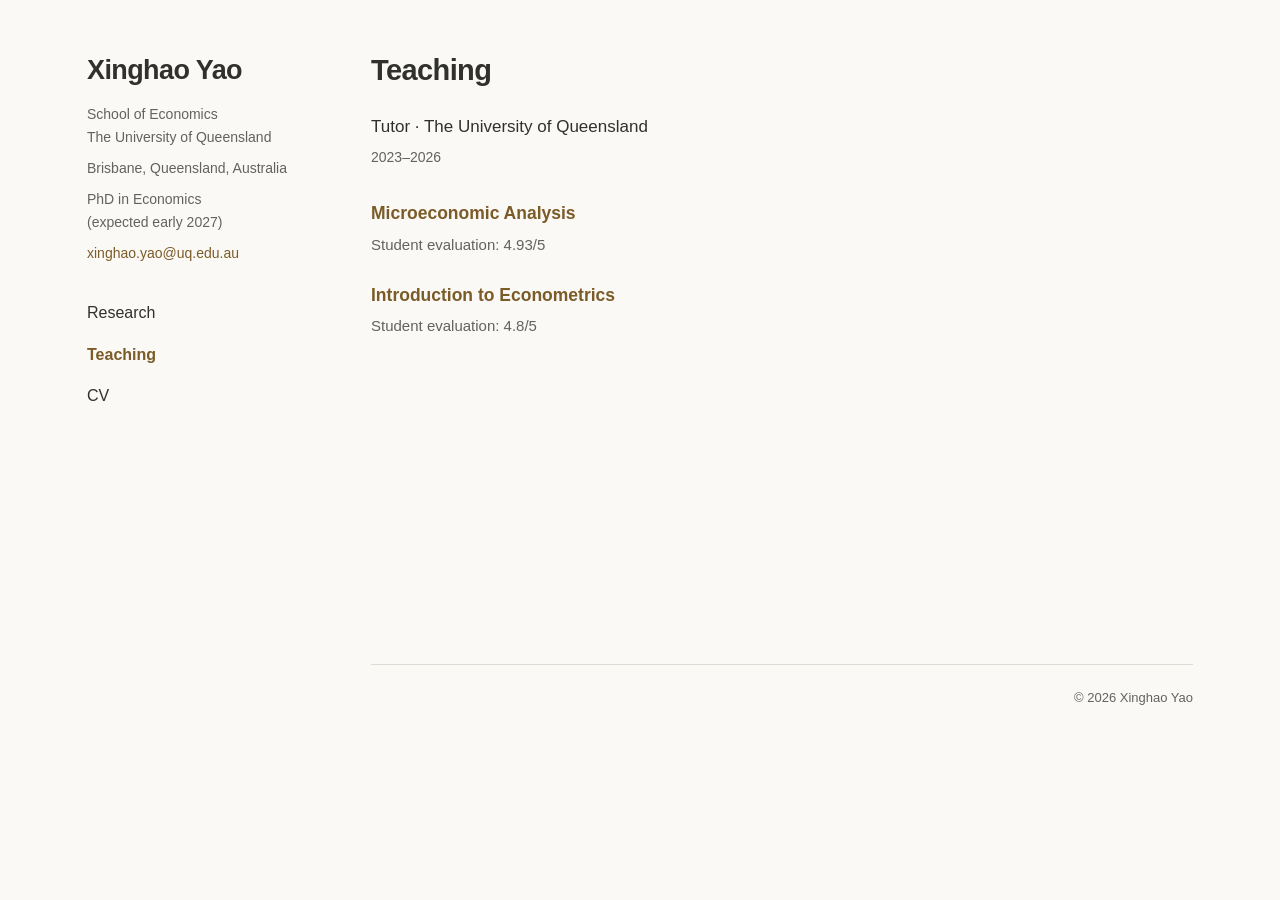
==== about.html @ 349c0049 "Publish academic website" ====
<!doctype html><html lang="en"><head><meta charset="UTF-8"><meta name="viewport" content="width=device-width,initial-scale=1"><meta name="theme-color" content="#ffffff"><meta name="description" content="Xinghao Yao, The University of Queensland. Research in experimental economics, information, auctions, and AI."><title>Teaching · Xinghao Yao</title><link rel="icon" type="image/svg+xml" href="data:image/svg+xml,%3Csvg xmlns='http://www.w3.org/2000/svg' viewBox='0 0 64 64'%3E%3Crect width='64' height='64' rx='8' fill='%23243d58'/%3E%3Ctext x='32' y='43' text-anchor='middle' font-family='Georgia,serif' font-size='34' fill='white'%3EXY%3C/text%3E%3C/svg%3E"><link rel="stylesheet" href="style.css?v=dom-readable-20261020-sidebar"></head><body class="about-page"><a class="skip-link" href="#main">Skip to content</a><div class="page-shell"><header class="masthead" id="home"><div class="identity"><a class="name" href="./">Xinghao Yao</a><address class="profile-details"><p>School of Economics<br>The University of Queensland</p><p>Brisbane, Queensland, Australia</p><p>PhD in Economics<br>(expected early 2027)</p><p><a href="mailto:xinghao.yao@uq.edu.au">xinghao.yao@uq.edu.au</a></p></address></div><nav aria-label="Main navigation"><a href="./">Research</a><a href="about.html" aria-current="page">Teaching</a><a href="cv/Xinghao_Yao_CV.pdf" target="_blank" rel="noopener" aria-label="CV (PDF, opens in new tab)">CV</a></nav></header><main id="main" class="about-main"><h1 class="sr-only">Teaching</h1><div class="about-side"><div class="teaching-activities"><section id="teaching"><h2>Teaching</h2><p class="role">Tutor · The University of Queensland</p><p class="item-meta">2023–2026</p><ul class="courses"><li>Microeconomic Analysis<p class="item-meta">Student evaluation: 4.93/5</p></li><li>Introduction to Econometrics<p class="item-meta">Student evaluation: 4.8/5</p></li></ul></section></div></div></main><footer class="site-footer"><p class="footer-copyright">© <span id="year">2026</span> Xinghao Yao</p></footer></div><script src="script.js?v=dom-readable-20261020-sidebar"></script></body></html>
---- style.css ----
:root {
  --ink: #30302e;
  --muted: #62625e;
  --accent: #7b5b28;
  --line: #dedbd4;
  --paper: #faf9f6;
  --sans: 'Helvetica Neue', Helvetica, Arial, sans-serif;
}

* { box-sizing: border-box; }
html { scroll-behavior: smooth; scroll-padding-top: 28px; }
body {
  margin: 0;
  background: var(--paper);
  color: var(--ink);
  font-family: var(--sans);
  font-size: 16px;
  line-height: 1.65;
  -webkit-font-smoothing: antialiased;
}
h1, h2, h3, p { margin: 0; }
a { color: var(--accent); text-decoration: none; }
a:hover { text-decoration: underline; text-underline-offset: 3px; }
a:focus-visible, summary:focus-visible {
  outline: 2px solid var(--accent);
  outline-offset: 4px;
}
::selection { background: #e8ddc7; }
.skip-link {
  position: fixed;
  left: 12px;
  top: 0;
  z-index: 10;
  transform: translateY(-120%);
  background: var(--paper);
  border: 1px solid var(--accent);
  padding: 8px 14px;
}
.skip-link:focus { transform: translateY(8px); }
.page-shell {
  display: grid;
  grid-template-columns: 240px minmax(0, 1fr);
  column-gap: 44px;
  align-items: start;
  width: 100%;
  max-width: 1170px;
  min-height: 100vh;
  margin: 0 auto;
  padding: 52px 32px 32px;
}
.masthead {
  grid-column: 1;
  grid-row: 1 / 3;
  position: sticky;
  top: 52px;
  padding: 2px 18px 0 0;
}
.name {
  display: inline-block;
  color: var(--ink);
  font-size: 27px;
  font-weight: 650;
  line-height: 1.25;
  letter-spacing: -.6px;
  white-space: nowrap;
}
.name:hover { text-decoration: none; }
.identity p {
  margin-top: 12px;
  color: var(--muted);
  font-size: 14px;
  line-height: 1.6;
}
.profile-details {
  margin-top: 15px;
  color: var(--muted);
  font-style: normal;
  font-size: 14px;
  line-height: 1.65;
}
.identity .profile-details p { margin: 0; font-size: inherit; line-height: inherit; }
.identity .profile-details p + p { margin-top: 8px; }
.profile-details a { overflow-wrap: anywhere; }
.masthead nav {
  display: flex;
  flex-direction: column;
  align-items: flex-start;
  gap: 13px;
  margin-top: 34px;
  font-size: 16px;
}
.masthead nav a { display: inline-block; padding: 1px 0; color: var(--ink); }
.masthead nav a:hover { color: var(--accent); }
.masthead nav a[aria-current="page"] { color: var(--accent); font-weight: 650; }
.page-shell > main { grid-column: 2; min-width: 0; }
.page-title { margin-bottom: 34px; }
.page-title h1, .about-side h2 {
  font-size: 29px;
  line-height: 1.25;
  font-weight: 650;
  letter-spacing: -.6px;
}
.research-fields {
  margin-top: 0;
  font-size: 15px;
  line-height: 1.7;
  color: var(--muted);
}
.research-fields strong { font-weight: 600; color: var(--ink); }
.research-fields span { display: inline; }
.research-columns { display: block; }
.job-market-section { margin-bottom: 39px; }
.papers-column, .ongoing-column { min-width: 0; }
.group-title, .research-page .activities h2 {
  margin: 0 0 22px;
  padding-bottom: 10px;
  border-bottom: 1px solid var(--line);
  font-size: 22px;
  font-weight: 650;
  line-height: 1.35;
  letter-spacing: -.4px;
}
.research-item {
  display: block;
  margin-bottom: 26px;
  scroll-margin-top: 28px;
  font-size: 16px;
  line-height: 1.65;
}
.research-item:last-child { margin-bottom: 0; }
.research-item h3 {
  display: inline;
  min-width: 0;
  color: var(--accent);
  font-size: 17.5px;
  line-height: 1.55;
  font-weight: 650;
}
.research-item .item-meta {
  display: inline;
  margin-left: .3em;
  color: var(--ink);
  font-size: 15.5px;
  line-height: 1.65;
}
.item-meta { color: var(--muted); font-size: 14px; line-height: 1.65; }
.coauthors::before { content: '('; }
.coauthors::after { content: ')'; }
.journal-status:first-child::before { content: '· '; }
.separator { padding: 0 4px; color: #8a857a; }
.journal-status { color: var(--ink); }
.journal-status i { font-style: italic; }
.item-details { display: block; margin-top: 3px; }
.item-details > summary {
  display: inline-flex;
  align-items: center;
  gap: 8px;
  min-height: 29px;
  padding: 2px 0;
  color: var(--ink);
  font-size: 14px;
  line-height: 1.6;
  text-decoration: underline;
  text-underline-offset: 3px;
  text-decoration-thickness: 1px;
  list-style: none;
  cursor: pointer;
  white-space: nowrap;
}
.item-details > summary::-webkit-details-marker { display: none; }
.item-details > summary::marker { content: ''; }
.item-details > summary:hover { color: var(--accent); }
.disclosure-symbol { position: relative; display: inline-block; width: 8px; height: 8px; flex-shrink: 0; }
.disclosure-symbol::before, .disclosure-symbol::after {
  content: '';
  position: absolute;
  top: 3.5px;
  left: 0;
  width: 8px;
  height: 1px;
  background: currentColor;
}
.disclosure-symbol::after { transform: rotate(90deg); }
.item-details[open] > summary .disclosure-symbol::after { transform: rotate(0); }
.detail-body {
  margin: 9px 0 4px;
  max-width: 100%;
  font-size: 16px;
  line-height: 1.75;
  color: #454541;
}
.item-details:not([open]) > .detail-body { display: none; }
.detail-body p + p { margin-top: 13px; }
.detail-body .contribution { font-size: 15px; }
.detail-body .detail-meta { font-size: 13px; color: var(--muted); }
.detail-body strong { font-weight: 650; }
.reference-link { display: inline-block; margin-top: 13px; font-size: 14px; text-decoration: underline; text-underline-offset: 3px; }
.ongoing-column { margin-top: 39px; }
.ongoing-column section + section { margin-top: 39px; }
.ongoing-column .research-item { margin-bottom: 20px; }
.ongoing-column .research-item:last-child { margin-bottom: 0; }
.research-page .activities { margin-top: 39px; }
.activity-list { margin: 0; font-size: 15px; line-height: 1.7; }
.activity-list > div { display: grid; grid-template-columns: 43px minmax(0, 1fr); gap: 17px; margin-top: 15px; }
.activity-list > div:first-child { margin-top: 0; }
.activity-list dt { color: var(--muted); }
.activity-list dd { margin: 0; }
.activity-list p + p { margin-top: 8px; }
.site-footer {
  grid-column: 2;
  display: flex;
  align-items: flex-end;
  justify-content: flex-end;
  gap: 18px 24px;
  width: 100%;
  margin-top: 44px;
  padding-top: 22px;
  border-top: 1px solid var(--line);
  color: var(--muted);
  font-size: 13px;
  line-height: 1.7;
}
.footer-contact { min-width: 0; font-style: normal; }
.footer-links { display: flex; flex-wrap: wrap; gap: 4px 16px; margin-top: 6px; }
.footer-links a { overflow-wrap: anywhere; }
.footer-copyright { white-space: nowrap; }
.sr-only {
  position: absolute;
  width: 1px;
  height: 1px;
  padding: 0;
  margin: -1px;
  overflow: hidden;
  clip: rect(0, 0, 0, 0);
  white-space: nowrap;
  border: 0;
}
.about-main { min-height: 410px; }
.about-side h2 { margin-bottom: 25px; }
.role { font-size: 17px; }
.about-side .item-meta { margin-top: 5px; }
.courses { list-style: none; padding: 0; margin: 31px 0 0; }
.courses li { color: var(--accent); font-size: 17.5px; font-weight: 650; line-height: 1.55; margin-top: 25px; }
.courses li:first-child { margin-top: 0; }
.courses .item-meta { font-size: 15px; font-weight: 400; color: var(--muted); }

@media (max-width: 1100px) {
  .page-shell { grid-template-columns: 220px minmax(0, 1fr); column-gap: 22px; padding: 42px 30px 30px; }
  .masthead { top: 42px; padding-right: 8px; }
  .name { font-size: 26px; }
}
@media (max-width: 800px) {
  .page-shell { display: block; max-width: 750px; padding: 29px 27px 28px; }
  .masthead { position: static; display: block; border-bottom: 1px solid var(--line); padding: 0 0 23px; margin-bottom: 31px; }
  .name { font-size: 27px; }
  .identity p { margin-top: 7px; }
  .masthead nav { flex-direction: row; flex-wrap: wrap; gap: 20px; margin-top: 23px; font-size: 15px; }
  .page-title h1, .about-side h2 { font-size: 28px; }
  .page-title { margin-bottom: 31px; }
  .site-footer { margin-top: 36px; }
  .about-main { min-height: 360px; }
}
@media (max-width: 560px) {
  html { scroll-padding-top: 20px; }
  .page-shell { padding: 26px 22px 27px; }
  .masthead { display: block; margin-bottom: 28px; padding-bottom: 21px; }
  .masthead nav { margin-top: 22px; gap: 27px; }
  .page-title { margin-bottom: 30px; }
  .research-fields { margin-top: 13px; font-size: 14.5px; line-height: 1.7; }
  .group-title, .research-page .activities h2 { font-size: 21px; margin-bottom: 20px; padding-bottom: 9px; }
  .research-item { margin-bottom: 25px; }
  .research-item h3 { display: block; font-size: 17px; line-height: 1.55; }
  .research-item .item-meta { display: block; margin: 5px 0 0; font-size: 14.5px; line-height: 1.65; }
  .item-details { margin-top: 4px; }
  .item-details > summary { min-height: 34px; padding: 5px 0; font-size: 14px; }
  .detail-body { margin-top: 7px; font-size: 16px; line-height: 1.75; }
  .detail-body .detail-meta { font-size: 13px; }
  .ongoing-column { margin-top: 34px; }
  .ongoing-column .research-item { margin-bottom: 20px; }
  .ongoing-column section + section, .research-page .activities { margin-top: 34px; }
  .activity-list { font-size: 14.5px; line-height: 1.7; }
  .activity-list > div { gap: 11px; grid-template-columns: 38px minmax(0, 1fr); margin-top: 17px; }
  .activity-list p + p { margin-top: 10px; }
  .site-footer { display: block; font-size: 13px; padding-top: 20px; }
  .footer-copyright { margin-top: 0; }
  .about-main { min-height: 340px; }
}
@media (prefers-reduced-motion: reduce) { html { scroll-behavior: auto; } }
@media print {
  body { background: #fff; }
  .page-shell { display: block; max-width: none; min-height: 0; padding: 0; }
  .masthead { position: static; border: 0; padding: 0; margin-bottom: 25px; }
  .masthead nav, .skip-link, .site-footer { display: none; }
  .research-item { break-inside: avoid; margin-bottom: 20px; }
  .item-details > summary { display: none; }
  .item-details:not([open]) > .detail-body { display: block; }
  .about-main { min-height: 0; }
  a, .research-item h3 { color: inherit; }
}
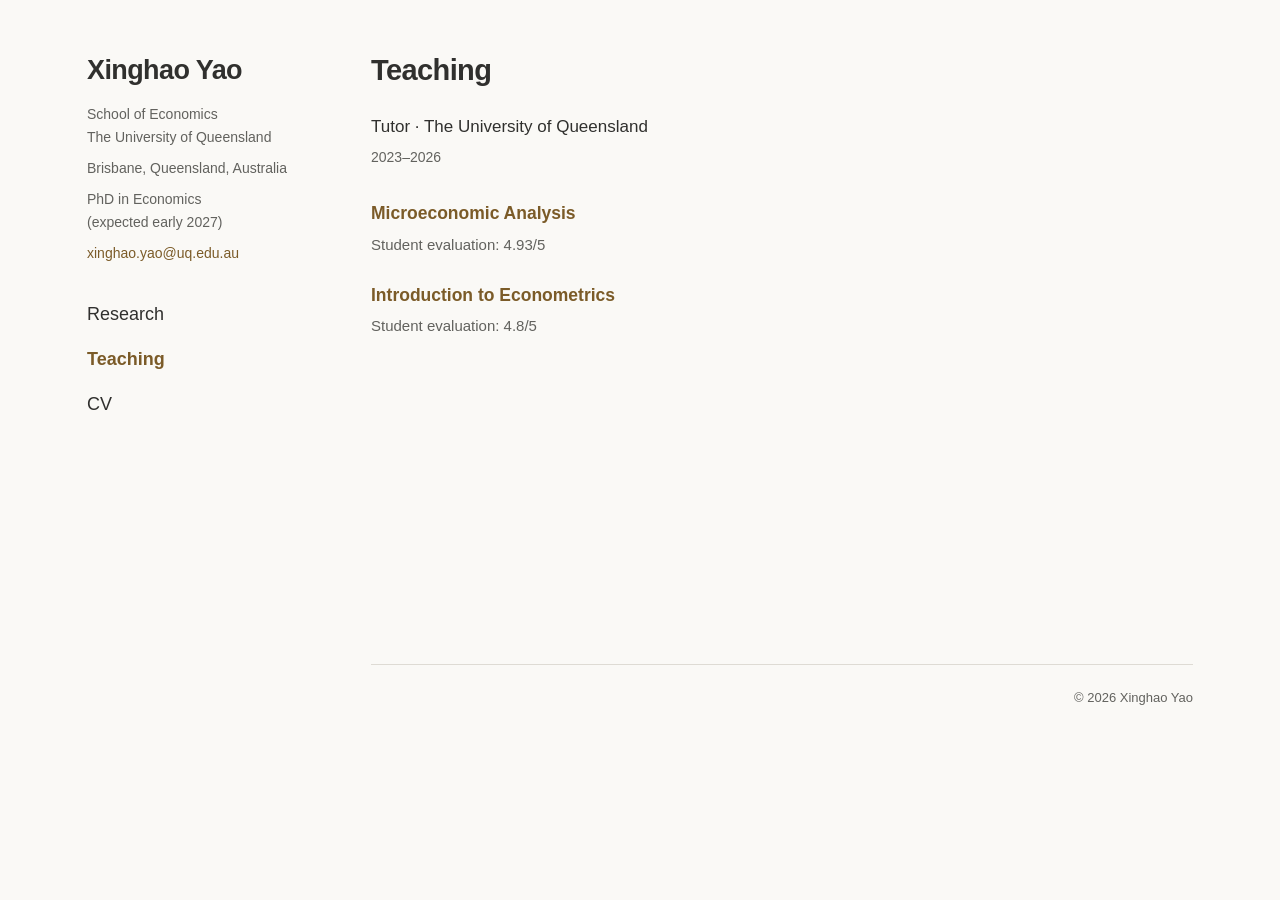
==== commit cb1f9497: "Increase sidebar navigation font size" ====
--- a/about.html
+++ b/about.html
@@ -1 +1 @@
-<!doctype html><html lang="en"><head><meta charset="UTF-8"><meta name="viewport" content="width=device-width,initial-scale=1"><meta name="theme-color" content="#ffffff"><meta name="description" content="Xinghao Yao, The University of Queensland. Research in experimental economics, information, auctions, and AI."><title>Teaching · Xinghao Yao</title><link rel="icon" type="image/svg+xml" href="data:image/svg+xml,%3Csvg xmlns='http://www.w3.org/2000/svg' viewBox='0 0 64 64'%3E%3Crect width='64' height='64' rx='8' fill='%23243d58'/%3E%3Ctext x='32' y='43' text-anchor='middle' font-family='Georgia,serif' font-size='34' fill='white'%3EXY%3C/text%3E%3C/svg%3E"><link rel="stylesheet" href="style.css?v=dom-readable-20261020-sidebar"></head><body class="about-page"><a class="skip-link" href="#main">Skip to content</a><div class="page-shell"><header class="masthead" id="home"><div class="identity"><a class="name" href="./">Xinghao Yao</a><address class="profile-details"><p>School of Economics<br>The University of Queensland</p><p>Brisbane, Queensland, Australia</p><p>PhD in Economics<br>(expected early 2027)</p><p><a href="mailto:xinghao.yao@uq.edu.au">xinghao.yao@uq.edu.au</a></p></address></div><nav aria-label="Main navigation"><a href="./">Research</a><a href="about.html" aria-current="page">Teaching</a><a href="cv/Xinghao_Yao_CV.pdf" target="_blank" rel="noopener" aria-label="CV (PDF, opens in new tab)">CV</a></nav></header><main id="main" class="about-main"><h1 class="sr-only">Teaching</h1><div class="about-side"><div class="teaching-activities"><section id="teaching"><h2>Teaching</h2><p class="role">Tutor · The University of Queensland</p><p class="item-meta">2023–2026</p><ul class="courses"><li>Microeconomic Analysis<p class="item-meta">Student evaluation: 4.93/5</p></li><li>Introduction to Econometrics<p class="item-meta">Student evaluation: 4.8/5</p></li></ul></section></div></div></main><footer class="site-footer"><p class="footer-copyright">© <span id="year">2026</span> Xinghao Yao</p></footer></div><script src="script.js?v=dom-readable-20261020-sidebar"></script></body></html>+<!doctype html><html lang="en"><head><meta charset="UTF-8"><meta name="viewport" content="width=device-width,initial-scale=1"><meta name="theme-color" content="#ffffff"><meta name="description" content="Xinghao Yao, The University of Queensland. Research in experimental economics, information, auctions, and AI."><title>Teaching · Xinghao Yao</title><link rel="icon" type="image/svg+xml" href="data:image/svg+xml,%3Csvg xmlns='http://www.w3.org/2000/svg' viewBox='0 0 64 64'%3E%3Crect width='64' height='64' rx='8' fill='%23243d58'/%3E%3Ctext x='32' y='43' text-anchor='middle' font-family='Georgia,serif' font-size='34' fill='white'%3EXY%3C/text%3E%3C/svg%3E"><link rel="stylesheet" href="style.css?v=dom-readable-20261020-nav18"></head><body class="about-page"><a class="skip-link" href="#main">Skip to content</a><div class="page-shell"><header class="masthead" id="home"><div class="identity"><a class="name" href="./">Xinghao Yao</a><address class="profile-details"><p>School of Economics<br>The University of Queensland</p><p>Brisbane, Queensland, Australia</p><p>PhD in Economics<br>(expected early 2027)</p><p><a href="mailto:xinghao.yao@uq.edu.au">xinghao.yao@uq.edu.au</a></p></address></div><nav aria-label="Main navigation"><a href="./">Research</a><a href="about.html" aria-current="page">Teaching</a><a href="cv/Xinghao_Yao_CV.pdf" target="_blank" rel="noopener" aria-label="CV (PDF, opens in new tab)">CV</a></nav></header><main id="main" class="about-main"><h1 class="sr-only">Teaching</h1><div class="about-side"><div class="teaching-activities"><section id="teaching"><h2>Teaching</h2><p class="role">Tutor · The University of Queensland</p><p class="item-meta">2023–2026</p><ul class="courses"><li>Microeconomic Analysis<p class="item-meta">Student evaluation: 4.93/5</p></li><li>Introduction to Econometrics<p class="item-meta">Student evaluation: 4.8/5</p></li></ul></section></div></div></main><footer class="site-footer"><p class="footer-copyright">© <span id="year">2026</span> Xinghao Yao</p></footer></div><script src="script.js?v=dom-readable-20261020-nav18"></script></body></html>
--- a/style.css
+++ b/style.css
@@ -87,7 +87,7 @@
   align-items: flex-start;
   gap: 13px;
   margin-top: 34px;
-  font-size: 16px;
+  font-size: 18px;
 }
 .masthead nav a { display: inline-block; padding: 1px 0; color: var(--ink); }
 .masthead nav a:hover { color: var(--accent); }
@@ -254,7 +254,7 @@
   .masthead { position: static; display: block; border-bottom: 1px solid var(--line); padding: 0 0 23px; margin-bottom: 31px; }
   .name { font-size: 27px; }
   .identity p { margin-top: 7px; }
-  .masthead nav { flex-direction: row; flex-wrap: wrap; gap: 20px; margin-top: 23px; font-size: 15px; }
+  .masthead nav { flex-direction: row; flex-wrap: wrap; gap: 20px; margin-top: 23px; font-size: 17px; }
   .page-title h1, .about-side h2 { font-size: 28px; }
   .page-title { margin-bottom: 31px; }
   .site-footer { margin-top: 36px; }
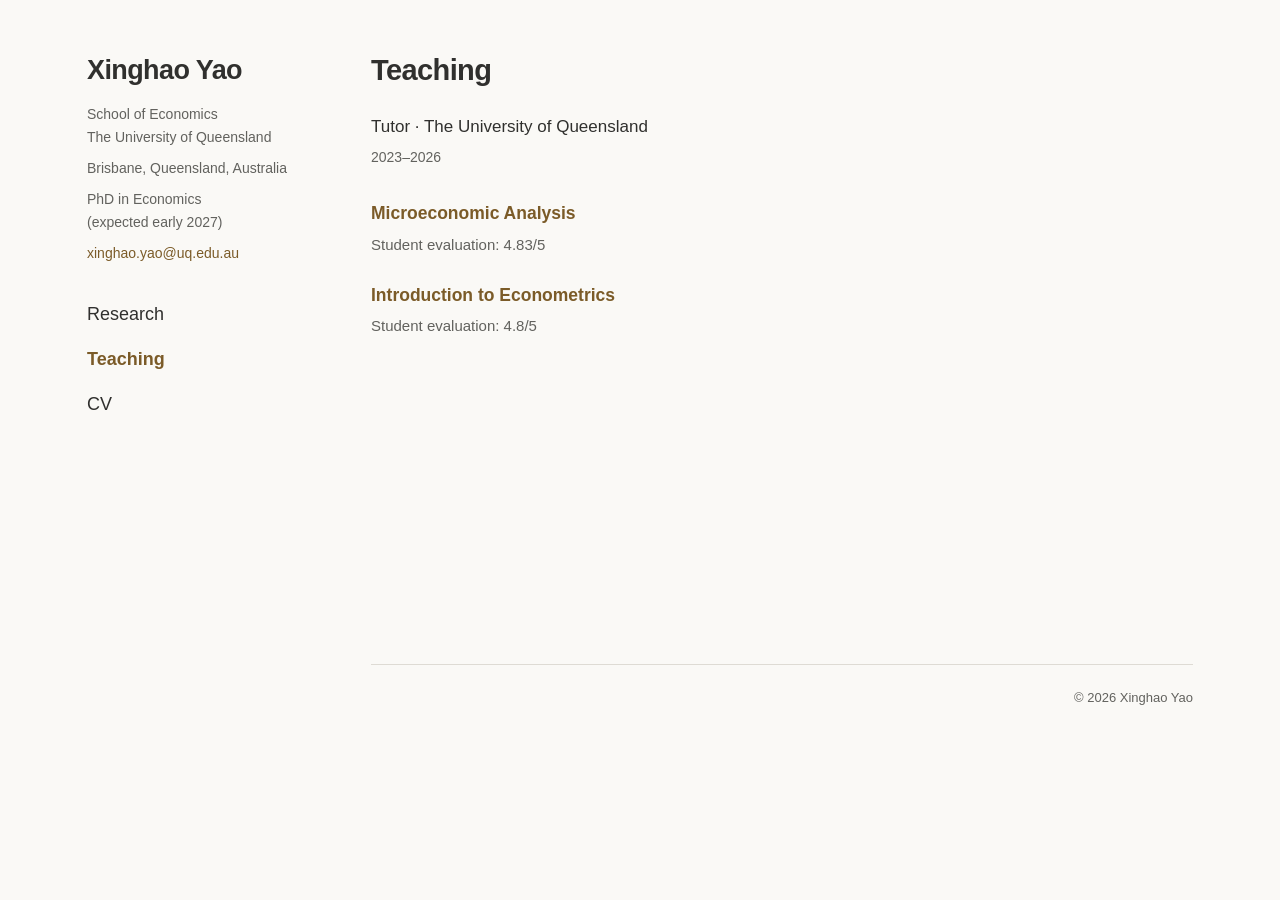
==== commit e63ce9c5: "Correct student evaluation to 4.83/5" ====
--- a/about.html
+++ b/about.html
@@ -1 +1 @@
-<!doctype html><html lang="en"><head><meta charset="UTF-8"><meta name="viewport" content="width=device-width,initial-scale=1"><meta name="theme-color" content="#ffffff"><meta name="description" content="Xinghao Yao, The University of Queensland. Research in experimental economics, information, auctions, and AI."><title>Teaching · Xinghao Yao</title><link rel="icon" type="image/svg+xml" href="data:image/svg+xml,%3Csvg xmlns='http://www.w3.org/2000/svg' viewBox='0 0 64 64'%3E%3Crect width='64' height='64' rx='8' fill='%23243d58'/%3E%3Ctext x='32' y='43' text-anchor='middle' font-family='Georgia,serif' font-size='34' fill='white'%3EXY%3C/text%3E%3C/svg%3E"><link rel="stylesheet" href="style.css?v=dom-readable-20261020-nav18"></head><body class="about-page"><a class="skip-link" href="#main">Skip to content</a><div class="page-shell"><header class="masthead" id="home"><div class="identity"><a class="name" href="./">Xinghao Yao</a><address class="profile-details"><p>School of Economics<br>The University of Queensland</p><p>Brisbane, Queensland, Australia</p><p>PhD in Economics<br>(expected early 2027)</p><p><a href="mailto:xinghao.yao@uq.edu.au">xinghao.yao@uq.edu.au</a></p></address></div><nav aria-label="Main navigation"><a href="./">Research</a><a href="about.html" aria-current="page">Teaching</a><a href="cv/Xinghao_Yao_CV.pdf" target="_blank" rel="noopener" aria-label="CV (PDF, opens in new tab)">CV</a></nav></header><main id="main" class="about-main"><h1 class="sr-only">Teaching</h1><div class="about-side"><div class="teaching-activities"><section id="teaching"><h2>Teaching</h2><p class="role">Tutor · The University of Queensland</p><p class="item-meta">2023–2026</p><ul class="courses"><li>Microeconomic Analysis<p class="item-meta">Student evaluation: 4.93/5</p></li><li>Introduction to Econometrics<p class="item-meta">Student evaluation: 4.8/5</p></li></ul></section></div></div></main><footer class="site-footer"><p class="footer-copyright">© <span id="year">2026</span> Xinghao Yao</p></footer></div><script src="script.js?v=dom-readable-20261020-nav18"></script></body></html>+<!doctype html><html lang="en"><head><meta charset="UTF-8"><meta name="viewport" content="width=device-width,initial-scale=1"><meta name="theme-color" content="#ffffff"><meta name="description" content="Xinghao Yao, The University of Queensland. Research in experimental economics, information, auctions, and AI."><title>Teaching · Xinghao Yao</title><link rel="icon" type="image/svg+xml" href="data:image/svg+xml,%3Csvg xmlns='http://www.w3.org/2000/svg' viewBox='0 0 64 64'%3E%3Crect width='64' height='64' rx='8' fill='%23243d58'/%3E%3Ctext x='32' y='43' text-anchor='middle' font-family='Georgia,serif' font-size='34' fill='white'%3EXY%3C/text%3E%3C/svg%3E"><link rel="stylesheet" href="style.css?v=dom-readable-20261020-nav18"></head><body class="about-page"><a class="skip-link" href="#main">Skip to content</a><div class="page-shell"><header class="masthead" id="home"><div class="identity"><a class="name" href="./">Xinghao Yao</a><address class="profile-details"><p>School of Economics<br>The University of Queensland</p><p>Brisbane, Queensland, Australia</p><p>PhD in Economics<br>(expected early 2027)</p><p><a href="mailto:xinghao.yao@uq.edu.au">xinghao.yao@uq.edu.au</a></p></address></div><nav aria-label="Main navigation"><a href="./">Research</a><a href="about.html" aria-current="page">Teaching</a><a href="cv/Xinghao_Yao_CV.pdf" target="_blank" rel="noopener" aria-label="CV (PDF, opens in new tab)">CV</a></nav></header><main id="main" class="about-main"><h1 class="sr-only">Teaching</h1><div class="about-side"><div class="teaching-activities"><section id="teaching"><h2>Teaching</h2><p class="role">Tutor · The University of Queensland</p><p class="item-meta">2023–2026</p><ul class="courses"><li>Microeconomic Analysis<p class="item-meta">Student evaluation: 4.83/5</p></li><li>Introduction to Econometrics<p class="item-meta">Student evaluation: 4.8/5</p></li></ul></section></div></div></main><footer class="site-footer"><p class="footer-copyright">© <span id="year">2026</span> Xinghao Yao</p></footer></div><script src="script.js?v=dom-readable-20261020-nav18"></script></body></html>
